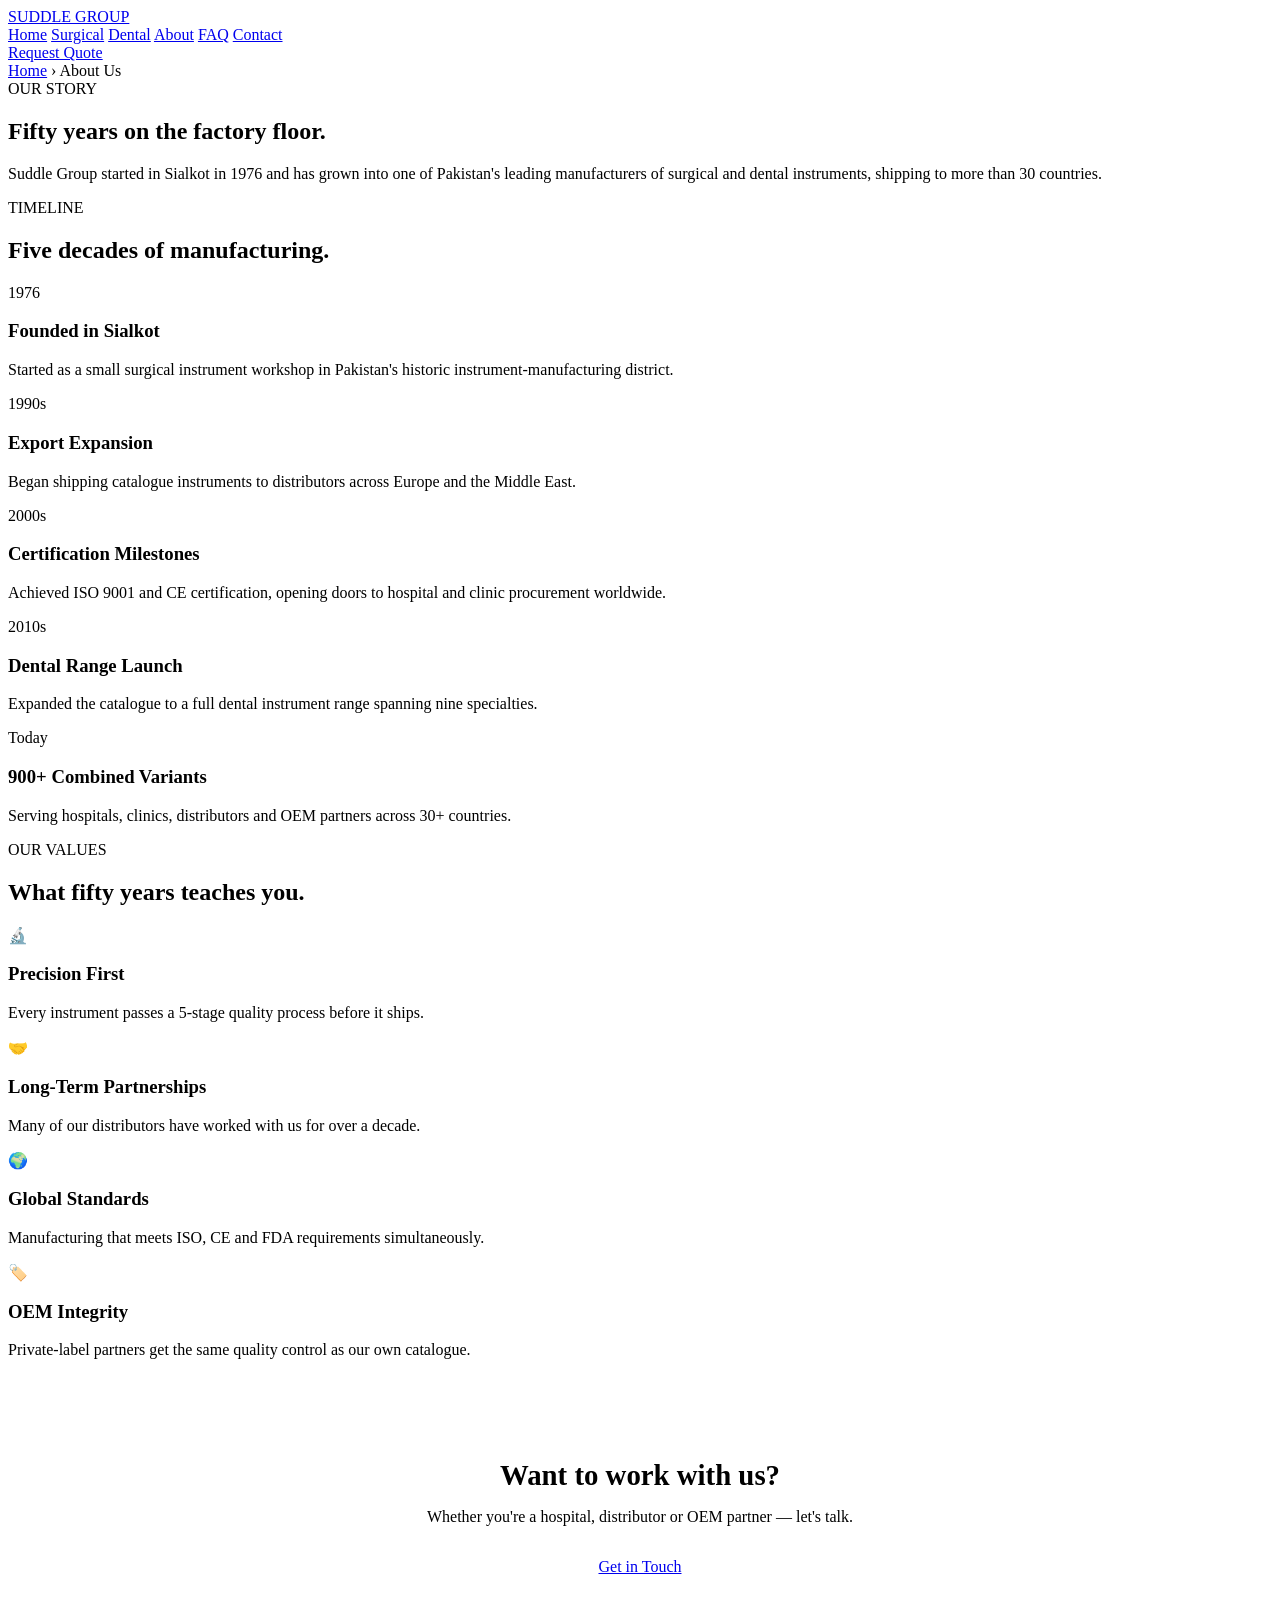
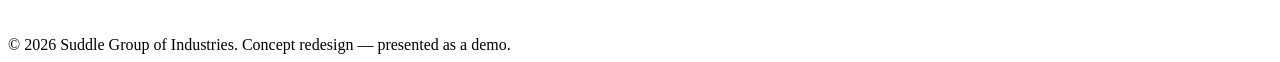
==== about-us.html @ 5a258ffd "Add files via upload" ====
<!DOCTYPE html>
<html lang="en">
<head>
<meta charset="UTF-8">
<meta name="viewport" content="width=device-width, initial-scale=1.0">
<title>About Us — Suddle Group</title>
<link rel="stylesheet" href="assets/style.css">
</head>
<body>
<div class="progress-bar" id="progress"></div>
<div class="grid-bg"></div>
<div class="orb orb-1"></div>
<div class="orb orb-2"></div>
<div class="cursor-glow" id="glow"></div>

<nav>
  <a href="index.html" class="logo"><span class="mark"></span>SUDDLE GROUP</a>
  <div class="navlinks">
    <a href="index.html">Home</a>
    <a href="surgical-instruments.html">Surgical</a>
    <a href="dental.html">Dental</a>
    <a href="about-us.html" class="active">About</a>
    <a href="faqs.html">FAQ</a>
    <a href="contact.html">Contact</a>
  </div>
  <a href="contact.html" class="navcta">Request Quote</a>
</nav>

<main>
<section class="page-hero">
  <div class="crumb"><a href="index.html">Home</a> › About Us</div>
  <div class="eyebrow"><span class="line"></span>OUR STORY</div>
  <h1>Fifty years on the factory floor.</h1>
  <p>Suddle Group started in Sialkot in 1976 and has grown into one of Pakistan's leading manufacturers of surgical and dental instruments, shipping to more than 30 countries.</p>
</section>

<section>
  <div class="sec-head reveal">
    <div class="eyebrow"><span class="line"></span>TIMELINE</div>
    <h2>Five decades of manufacturing.</h2>
  </div>
  <div class="process-rail">
    <div class="proc-step reveal-l"><div class="proc-num">1976</div><div class="proc-body"><h3>Founded in Sialkot</h3><p>Started as a small surgical instrument workshop in Pakistan's historic instrument-manufacturing district.</p></div></div>
    <div class="proc-step reveal-l"><div class="proc-num">1990s</div><div class="proc-body"><h3>Export Expansion</h3><p>Began shipping catalogue instruments to distributors across Europe and the Middle East.</p></div></div>
    <div class="proc-step reveal-l"><div class="proc-num">2000s</div><div class="proc-body"><h3>Certification Milestones</h3><p>Achieved ISO 9001 and CE certification, opening doors to hospital and clinic procurement worldwide.</p></div></div>
    <div class="proc-step reveal-l"><div class="proc-num">2010s</div><div class="proc-body"><h3>Dental Range Launch</h3><p>Expanded the catalogue to a full dental instrument range spanning nine specialties.</p></div></div>
    <div class="proc-step reveal-l"><div class="proc-num">Today</div><div class="proc-body"><h3>900+ Combined Variants</h3><p>Serving hospitals, clinics, distributors and OEM partners across 30+ countries.</p></div></div>
  </div>
</section>

<section>
  <div class="sec-head reveal">
    <div class="eyebrow"><span class="line"></span>OUR VALUES</div>
    <h2>What fifty years teaches you.</h2>
  </div>
  <div class="mat-grid stagger">
    <div class="mat-card glass reveal"><span class="ic">🔬</span><h3>Precision First</h3><p>Every instrument passes a 5-stage quality process before it ships.</p></div>
    <div class="mat-card glass reveal"><span class="ic">🤝</span><h3>Long-Term Partnerships</h3><p>Many of our distributors have worked with us for over a decade.</p></div>
    <div class="mat-card glass reveal"><span class="ic">🌍</span><h3>Global Standards</h3><p>Manufacturing that meets ISO, CE and FDA requirements simultaneously.</p></div>
    <div class="mat-card glass reveal"><span class="ic">🏷️</span><h3>OEM Integrity</h3><p>Private-label partners get the same quality control as our own catalogue.</p></div>
  </div>
</section>

<section style="text-align:center;">
  <div class="glass-strong reveal" style="padding:60px 40px; border-radius:20px;">
    <h2 style="font-size:1.8rem; margin-bottom:16px;">Want to work with us?</h2>
    <p style="color:var(--chrome-dim); margin-bottom:32px;">Whether you're a hospital, distributor or OEM partner — let's talk.</p>
    <a href="contact.html" class="btn-primary">Get in Touch</a>
  </div>
</section>
</main>

<footer>© 2026 Suddle Group of Industries. Concept redesign — presented as a demo.</footer>
<script src="assets/app.js"></script>
</body>
</html>
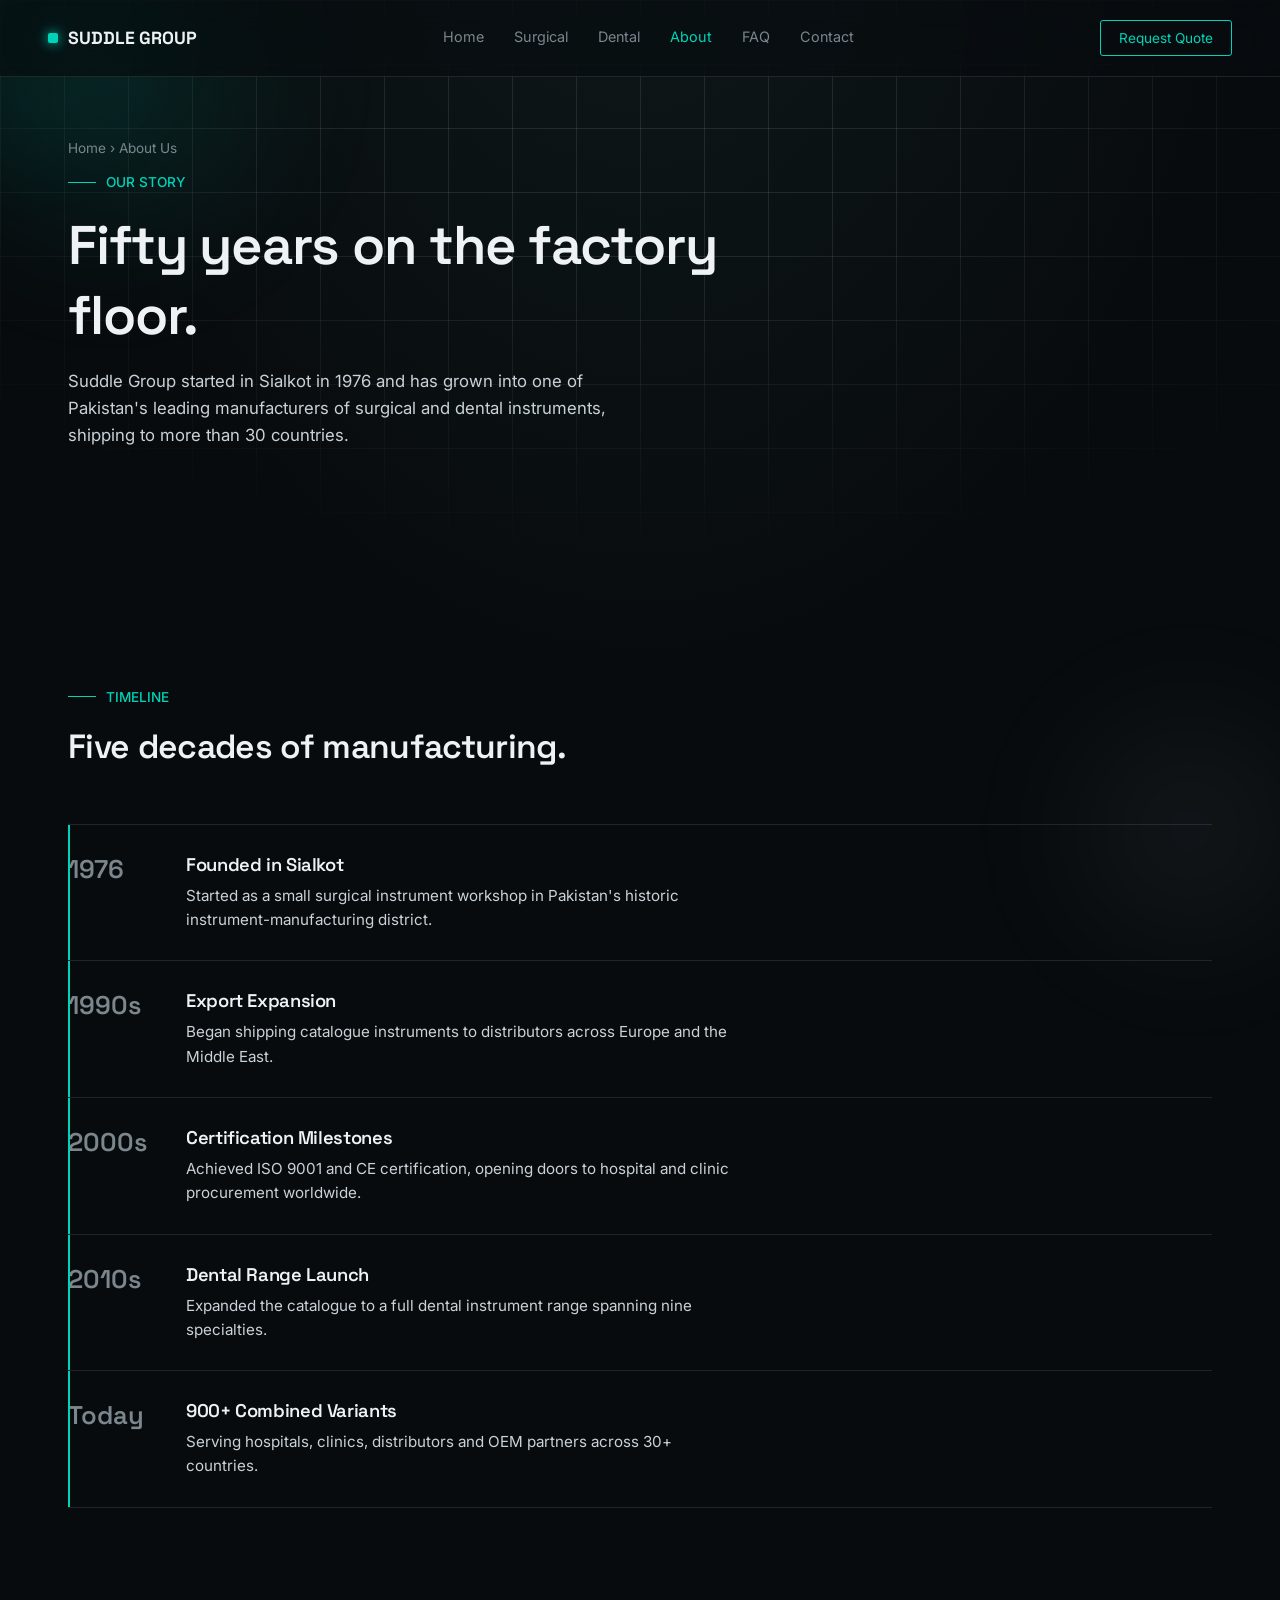
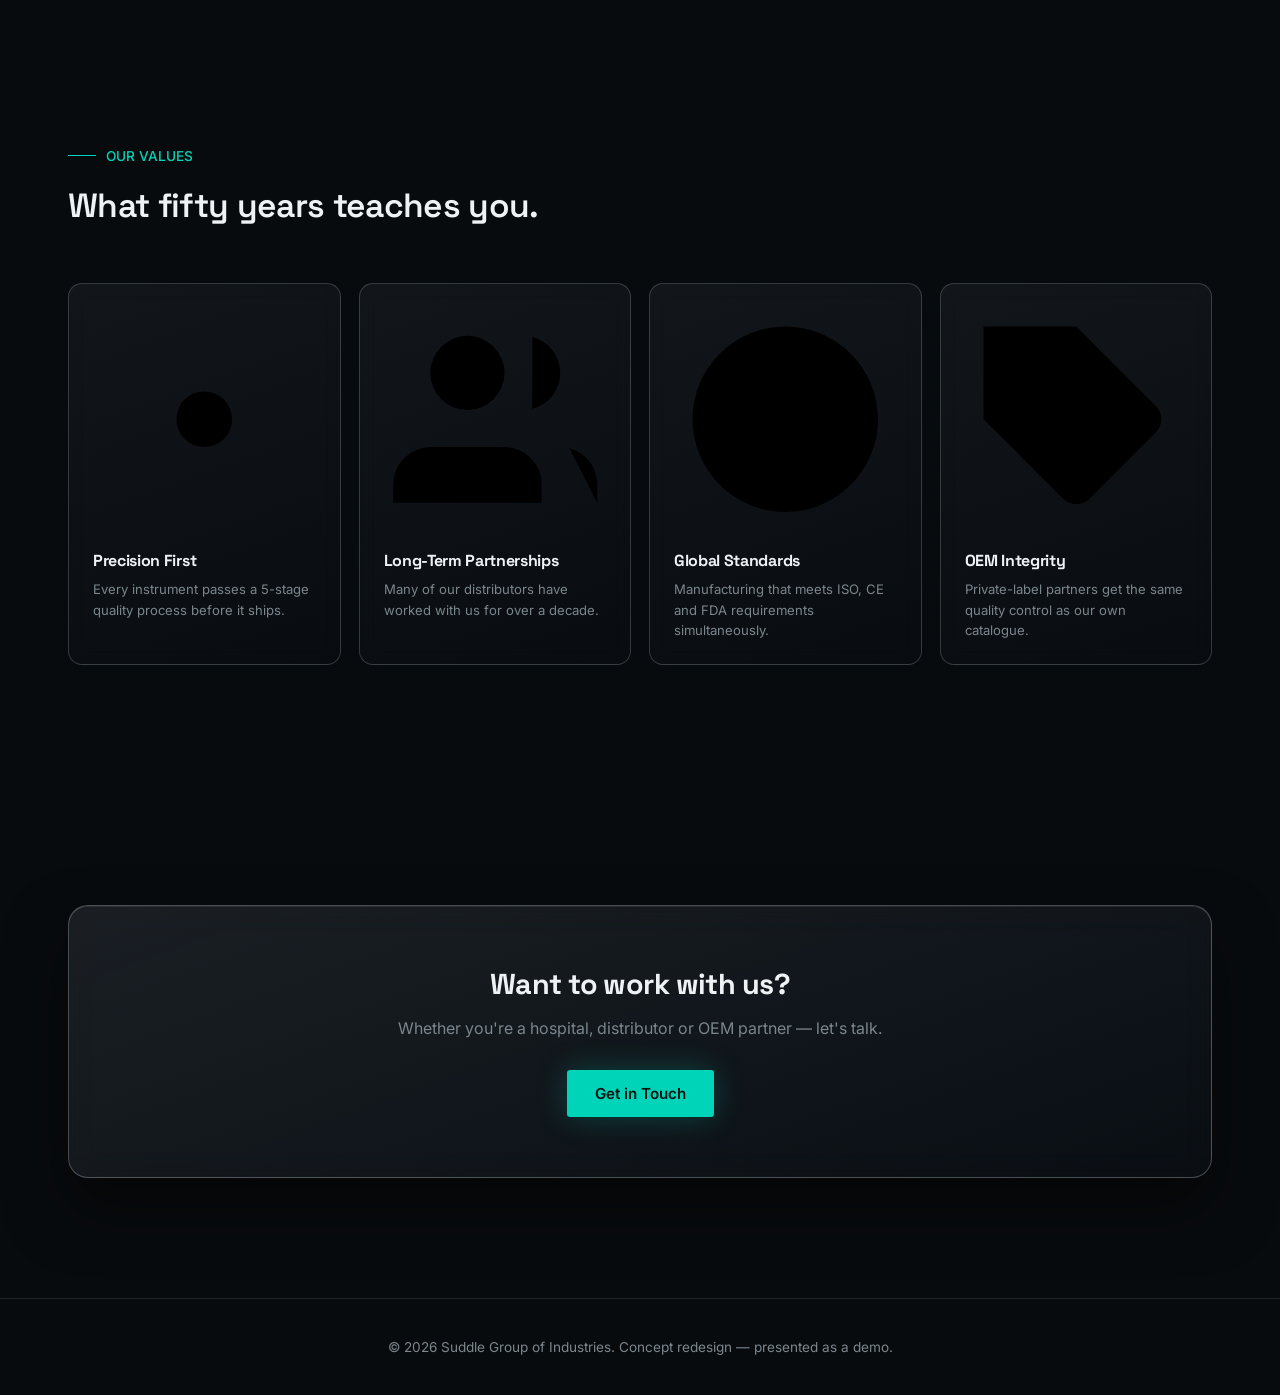
==== commit ff83e4d5: "Add files via upload" ====
--- a/about-us.html
+++ b/about-us.html
@@ -54,10 +54,10 @@
     <h2>What fifty years teaches you.</h2>
   </div>
   <div class="mat-grid stagger">
-    <div class="mat-card glass reveal"><span class="ic">🔬</span><h3>Precision First</h3><p>Every instrument passes a 5-stage quality process before it ships.</p></div>
-    <div class="mat-card glass reveal"><span class="ic">🤝</span><h3>Long-Term Partnerships</h3><p>Many of our distributors have worked with us for over a decade.</p></div>
-    <div class="mat-card glass reveal"><span class="ic">🌍</span><h3>Global Standards</h3><p>Manufacturing that meets ISO, CE and FDA requirements simultaneously.</p></div>
-    <div class="mat-card glass reveal"><span class="ic">🏷️</span><h3>OEM Integrity</h3><p>Private-label partners get the same quality control as our own catalogue.</p></div>
+    <div class="mat-card glass reveal"><span class="ic"><svg viewBox="0 0 24 24"><path d="M6 18L18 6M6 6l12 12"/><circle cx="12" cy="12" r="3"/><path d="M12 2v4M12 18v4M4.93 4.93l2.83 2.83M16.24 16.24l2.83 2.83M2 12h4M18 12h4M4.93 19.07l2.83-2.83M16.24 7.76l2.83-2.83"/></svg></span><h3>Precision First</h3><p>Every instrument passes a 5-stage quality process before it ships.</p></div>
+    <div class="mat-card glass reveal"><span class="ic"><svg viewBox="0 0 24 24"><path d="M17 21v-2a4 4 0 0 0-4-4H5a4 4 0 0 0-4 4v2"/><circle cx="9" cy="7" r="4"/><path d="M23 21v-2a4 4 0 0 0-3-3.87M16 3.13a4 4 0 0 1 0 7.75"/></svg></span><h3>Long-Term Partnerships</h3><p>Many of our distributors have worked with us for over a decade.</p></div>
+    <div class="mat-card glass reveal"><span class="ic"><svg viewBox="0 0 24 24"><circle cx="12" cy="12" r="10"/><path d="M2 12h20M12 2a15.3 15.3 0 0 1 4 10a15.3 15.3 0 0 1-4 10a15.3 15.3 0 0 1-4-10a15.3 15.3 0 0 1 4-10z"/></svg></span><h3>Global Standards</h3><p>Manufacturing that meets ISO, CE and FDA requirements simultaneously.</p></div>
+    <div class="mat-card glass reveal"><span class="ic"><svg viewBox="0 0 24 24"><path d="M20.59 13.41l-7.17 7.17a2 2 0 0 1-2.83 0L2 12V2h10l8.59 8.59a2 2 0 0 1 0 2.82z"/><line x1="7" y1="7" x2="7.01" y2="7"/></svg></span><h3>OEM Integrity</h3><p>Private-label partners get the same quality control as our own catalogue.</p></div>
   </div>
 </section>
 
--- a/assets/style.css
+++ b/assets/style.css
@@ -0,0 +1,206 @@
+@import url('https://fonts.googleapis.com/css2?family=Space+Grotesk:wght@400;500;600;700&family=Inter:wght@400;500;600&display=swap');
+
+:root{
+  --bg: #080b0e;
+  --bg-2: #0d1218;
+  --chrome: #c9d2d8;
+  --chrome-dim: #7b868d;
+  --teal: #00d4b8;
+  --teal-soft: rgba(0,212,184,0.14);
+  --steel-line: rgba(201,210,216,0.12);
+  --white: #eef2f4;
+  --glass: rgba(201,210,216,0.06);
+  --glass-edge: rgba(201,210,216,0.22);
+}
+*{margin:0;padding:0;box-sizing:border-box;}
+html{scroll-behavior:smooth;}
+body{
+  background: radial-gradient(ellipse 90% 60% at 50% -10%, #0f1b1c 0%, var(--bg) 55%);
+  color: var(--white);
+  font-family:'Inter',sans-serif;
+  overflow-x:hidden;
+  min-height:100vh;
+}
+h1,h2,h3,.display{font-family:'Space Grotesk',sans-serif; letter-spacing:-0.02em;}
+a{color:inherit;}
+img{max-width:100%; display:block;}
+
+/* ---------- background layers ---------- */
+.grid-bg{
+  position:fixed; inset:0; z-index:0; pointer-events:none;
+  background-image: linear-gradient(var(--steel-line) 1px, transparent 1px), linear-gradient(90deg, var(--steel-line) 1px, transparent 1px);
+  background-size: 64px 64px;
+  mask-image: radial-gradient(ellipse 80% 55% at 50% 15%, black 25%, transparent 88%);
+}
+.orb{ position:fixed; border-radius:50%; filter: blur(60px); z-index:0; pointer-events:none; opacity:.5;}
+.orb-1{ width:420px; height:420px; background: radial-gradient(circle, rgba(0,212,184,0.28), transparent 70%); top:-120px; left:-100px; animation: float-a 16s ease-in-out infinite;}
+.orb-2{ width:340px; height:340px; background: radial-gradient(circle, rgba(201,210,216,0.16), transparent 70%); bottom:-100px; right:-80px; animation: float-b 20s ease-in-out infinite;}
+@keyframes float-a{0%,100%{transform:translate(0,0);}50%{transform:translate(60px,40px);}}
+@keyframes float-b{0%,100%{transform:translate(0,0);}50%{transform:translate(-50px,-30px);}}
+
+.cursor-glow{
+  position:fixed; width:460px; height:460px; border-radius:50%; pointer-events:none; z-index:2;
+  background: radial-gradient(circle, rgba(0,212,184,0.07), transparent 70%);
+  transform: translate(-50%,-50%); transition: opacity .3s;
+}
+.progress-bar{ position:fixed; top:0; left:0; height:3px; background:var(--teal); z-index:100; width:0%; box-shadow:0 0 12px var(--teal);}
+
+/* ---------- nav ---------- */
+nav{
+  position:fixed; top:0; left:0; right:0; z-index:50;
+  display:flex; align-items:center; justify-content:space-between; padding:20px 48px;
+  background:rgba(8,11,14,0.65); backdrop-filter: blur(16px) saturate(140%);
+  border-bottom:1px solid var(--steel-line);
+}
+.logo{font-family:'Space Grotesk'; font-weight:700; font-size:1.1rem; display:flex; align-items:center; gap:10px; text-decoration:none;}
+.logo .mark{width:10px;height:10px;background:var(--teal);border-radius:2px;box-shadow:0 0 12px var(--teal);}
+.navlinks{display:flex; gap:30px; font-size:0.9rem; color:var(--chrome-dim);}
+.navlinks a{text-decoration:none; position:relative; padding-bottom:4px; transition:color .2s;}
+.navlinks a::after{content:'';position:absolute;left:0;bottom:0;height:1px;width:0;background:var(--teal);transition:width .25s;}
+.navlinks a:hover{color:var(--white);}
+.navlinks a:hover::after{width:100%;}
+.navlinks a.active{color:var(--teal);}
+.navcta{padding:9px 18px;border:1px solid var(--teal);color:var(--teal);border-radius:3px;font-size:0.85rem;text-decoration:none;transition:.2s;}
+.navcta:hover{background:var(--teal);color:#04140f;}
+.navlinks, .navcta{ }
+@media(max-width:900px){ .navlinks{display:none;} }
+
+/* ---------- layout ---------- */
+main{ position:relative; z-index:1; }
+section{ padding:120px 48px; max-width:1240px; margin:0 auto; position:relative; }
+.eyebrow{color:var(--teal); font-size:0.85rem; font-weight:500; margin-bottom:20px; display:flex; align-items:center; gap:10px;}
+.eyebrow .line{width:28px; height:1px; background:var(--teal);}
+.sec-head{margin-bottom:56px; max-width:640px;}
+.sec-head h2{font-size:2.1rem; font-weight:600; margin-bottom:14px;}
+.sec-head p{color:var(--chrome); line-height:1.6;}
+
+/* ---------- glass primitives ---------- */
+.glass{
+  background: linear-gradient(160deg, var(--glass), rgba(201,210,216,0.01));
+  border:1px solid var(--glass-edge);
+  backdrop-filter: blur(10px) saturate(140%);
+  border-radius:14px;
+}
+.glass-strong{
+  background: linear-gradient(160deg, rgba(201,210,216,0.1), rgba(201,210,216,0.02));
+  border:1px solid rgba(201,210,216,0.3);
+  backdrop-filter: blur(16px) saturate(160%);
+  box-shadow: 0 30px 60px rgba(0,0,0,0.5), inset 0 1px 0 rgba(255,255,255,0.08);
+}
+
+/* ---------- buttons ---------- */
+.btn-primary{background:var(--teal); color:#04140f; padding:14px 28px; border-radius:3px; text-decoration:none; font-weight:600; font-size:0.95rem; box-shadow:0 0 30px rgba(0,212,184,0.25); transition:transform .2s; display:inline-block;}
+.btn-primary:hover{transform:translateY(-2px);}
+.btn-ghost{color:var(--white); text-decoration:none; font-size:0.95rem; border-bottom:1px solid var(--steel-line); padding-bottom:3px;}
+
+/* ---------- reveal animation ---------- */
+.reveal{opacity:0; transform:translateY(28px); transition:opacity .7s ease, transform .7s ease;}
+.reveal.in{opacity:1; transform:translateY(0);}
+.reveal-l{opacity:0; transform:translateX(-32px); transition:opacity .7s ease, transform .7s ease;}
+.reveal-l.in{opacity:1; transform:translateX(0);}
+.reveal-r{opacity:0; transform:translateX(32px); transition:opacity .7s ease, transform .7s ease;}
+.reveal-r.in{opacity:1; transform:translateX(0);}
+.stagger .reveal:nth-child(1){transition-delay:0s;}
+.stagger .reveal:nth-child(2){transition-delay:.08s;}
+.stagger .reveal:nth-child(3){transition-delay:.16s;}
+.stagger .reveal:nth-child(4){transition-delay:.24s;}
+.stagger .reveal:nth-child(5){transition-delay:.32s;}
+.stagger .reveal:nth-child(6){transition-delay:.4s;}
+.stagger .reveal:nth-child(7){transition-delay:.48s;}
+.stagger .reveal:nth-child(8){transition-delay:.56s;}
+.stagger .reveal:nth-child(9){transition-delay:.64s;}
+
+/* ---------- marquee ---------- */
+.marquee-wrap{overflow:hidden; border-top:1px solid var(--steel-line); border-bottom:1px solid var(--steel-line); padding:20px 0; white-space:nowrap; position:relative; z-index:1;}
+.marquee-track{display:inline-flex; gap:52px; animation:marquee 26s linear infinite;}
+.marquee-track span{font-family:'Space Grotesk'; font-size:0.92rem; color:var(--chrome-dim); display:flex; align-items:center; gap:10px;}
+.marquee-track span .dot{width:5px;height:5px;border-radius:50%;background:var(--teal);}
+@keyframes marquee{from{transform:translateX(0);}to{transform:translateX(-50%);}}
+
+/* ---------- stats ---------- */
+.stats-strip{display:grid; grid-template-columns:repeat(4,1fr);}
+.stat{text-align:center; border-right:1px solid var(--steel-line); padding:0 12px;}
+.stat:last-child{border-right:none;}
+.stat .num{font-family:'Space Grotesk'; font-size:2.4rem; font-weight:700; color:var(--teal);}
+.stat .lbl{color:var(--chrome-dim); font-size:0.85rem; margin-top:6px;}
+@media(max-width:900px){ .stats-strip{grid-template-columns:repeat(2,1fr); row-gap:24px;} }
+
+/* ---------- flip cards ---------- */
+.cat-grid{display:grid; grid-template-columns:repeat(3,1fr); gap:20px;}
+.flip-card{perspective:1200px; height:230px;}
+.flip-inner{position:relative; width:100%; height:100%; transform-style:preserve-3d; transition:transform .6s cubic-bezier(.2,.8,.2,1);}
+.flip-card:hover .flip-inner{transform:rotateY(180deg);}
+.flip-face{position:absolute; inset:0; backface-visibility:hidden; border-radius:12px; padding:24px;}
+.flip-face .num-tag{font-family:'Space Grotesk'; font-size:0.75rem; color:var(--chrome-dim); margin-bottom:16px; display:block;}
+.flip-face h3{font-size:1.1rem; font-weight:600; margin-bottom:8px;}
+.flip-face .sub{color:var(--chrome-dim); font-size:0.85rem;}
+.flip-back{transform:rotateY(180deg); border-color:rgba(0,212,184,0.35); background:linear-gradient(160deg, rgba(0,212,184,0.1), rgba(0,212,184,0.02)); border:1px solid rgba(0,212,184,0.35); backdrop-filter:blur(14px);}
+.flip-back ul{list-style:none; font-size:0.83rem; color:var(--chrome); line-height:1.9;}
+.flip-back ul li::before{content:'— '; color:var(--teal);}
+@media(max-width:900px){ .cat-grid{grid-template-columns:1fr;} }
+
+/* ---------- process rail ---------- */
+.process-rail{display:flex; flex-direction:column;}
+.proc-step{display:grid; grid-template-columns:90px 1fr; gap:28px; padding:28px 0; border-top:1px solid var(--steel-line); position:relative;}
+.proc-step:last-child{border-bottom:1px solid var(--steel-line);}
+.proc-step::before{content:''; position:absolute; left:0; top:0; height:0; width:2px; background:var(--teal); transition:height .8s ease;}
+.proc-step.in::before{height:100%;}
+.proc-num{font-family:'Space Grotesk'; font-size:1.6rem; color:var(--chrome-dim); font-weight:600;}
+.proc-body h3{font-size:1.15rem; margin-bottom:8px; font-weight:600;}
+.proc-body p{color:var(--chrome); font-size:0.95rem; line-height:1.6; max-width:560px;}
+
+/* ---------- material / feature cards ---------- */
+.mat-grid{display:grid; grid-template-columns:repeat(4,1fr); gap:18px;}
+.mat-card{padding:24px; text-align:left; transition:transform .3s, border-color .3s;}
+.mat-card:hover{transform:translateY(-6px); border-color:rgba(0,212,184,0.4);}
+.mat-card .ic{font-size:1.6rem; margin-bottom:14px; display:block;}
+.mat-card h3{font-size:1rem; margin-bottom:8px;}
+.mat-card p{color:var(--chrome-dim); font-size:0.82rem; line-height:1.55;}
+@media(max-width:900px){ .mat-grid{grid-template-columns:repeat(2,1fr);} }
+
+/* ---------- cert pills ---------- */
+.cert-row{display:flex; flex-wrap:wrap; gap:14px;}
+.cert-pill{border:1px solid var(--steel-line); border-radius:999px; padding:10px 20px; font-size:0.85rem; color:var(--chrome); display:flex; align-items:center; gap:8px;}
+.cert-pill .dot{width:6px;height:6px;border-radius:50%;background:var(--teal);}
+
+/* ---------- FAQ ---------- */
+.faq-list{border-top:1px solid var(--steel-line);}
+.faq-item{border-bottom:1px solid var(--steel-line);}
+.faq-q{display:flex; justify-content:space-between; align-items:center; padding:22px 0; cursor:pointer; font-size:1.02rem; font-weight:500;}
+.faq-q .icon{width:20px; height:20px; position:relative; flex-shrink:0;}
+.faq-q .icon::before, .faq-q .icon::after{content:''; position:absolute; background:var(--teal); top:50%; left:50%; transform:translate(-50%,-50%);}
+.faq-q .icon::before{width:14px; height:2px;}
+.faq-q .icon::after{width:2px; height:14px; transition:transform .3s;}
+.faq-item.open .faq-q .icon::after{transform:translate(-50%,-50%) rotate(90deg); opacity:0;}
+.faq-a{max-height:0; overflow:hidden; transition:max-height .35s ease;}
+.faq-a p{color:var(--chrome); font-size:0.92rem; line-height:1.6; padding-bottom:22px; max-width:640px;}
+
+/* ---------- contact ---------- */
+.contact-wrap{display:grid; grid-template-columns:1fr 1fr; gap:60px; align-items:start;}
+.contact-card{padding:36px;}
+.contact-row{display:flex; justify-content:space-between; padding:16px 0; border-bottom:1px solid var(--steel-line); font-size:0.95rem;}
+.contact-row:last-child{border-bottom:none;}
+.contact-row .k{color:var(--chrome-dim);}
+.contact-row .v{color:var(--white); font-weight:500;}
+.field{ margin-bottom:18px; }
+.field label{ display:block; font-size:0.82rem; color:var(--chrome-dim); margin-bottom:8px;}
+.field input, .field textarea, .field select{
+  width:100%; background: rgba(201,210,216,0.05); border:1px solid var(--steel-line); border-radius:6px;
+  padding:12px 14px; color:var(--white); font-family:'Inter'; font-size:0.92rem; outline:none; transition: border-color .2s, background .2s;
+}
+.field input:focus, .field textarea:focus, .field select:focus{ border-color: var(--teal); background: rgba(0,212,184,0.05);}
+.field textarea{ resize:vertical; min-height:100px;}
+.submit-btn{ background:var(--teal); color:#04140f; padding:13px 26px; border:none; border-radius:6px; font-weight:600; font-size:0.92rem; cursor:pointer; transition:transform .2s;}
+.submit-btn:hover{ transform:translateY(-2px);}
+@media(max-width:900px){ .contact-wrap{grid-template-columns:1fr;} }
+
+/* ---------- footer ---------- */
+footer{ text-align:center; padding:40px; color:var(--chrome-dim); font-size:0.85rem; border-top:1px solid var(--steel-line); position:relative; z-index:1;}
+
+/* ---------- hero shared ---------- */
+.page-hero{ min-height:52vh; display:flex; flex-direction:column; align-items:flex-start; justify-content:center; padding-top:140px;}
+.page-hero h1{ font-size:clamp(2.2rem,4.5vw,3.4rem); font-weight:600; margin-bottom:18px; max-width:720px;}
+.page-hero p{ color:var(--chrome); font-size:1.05rem; max-width:560px; line-height:1.6;}
+.crumb{ color:var(--chrome-dim); font-size:0.85rem; margin-bottom:18px;}
+.crumb a{ text-decoration:none; color:var(--chrome-dim);}
+.crumb a:hover{ color:var(--teal); }
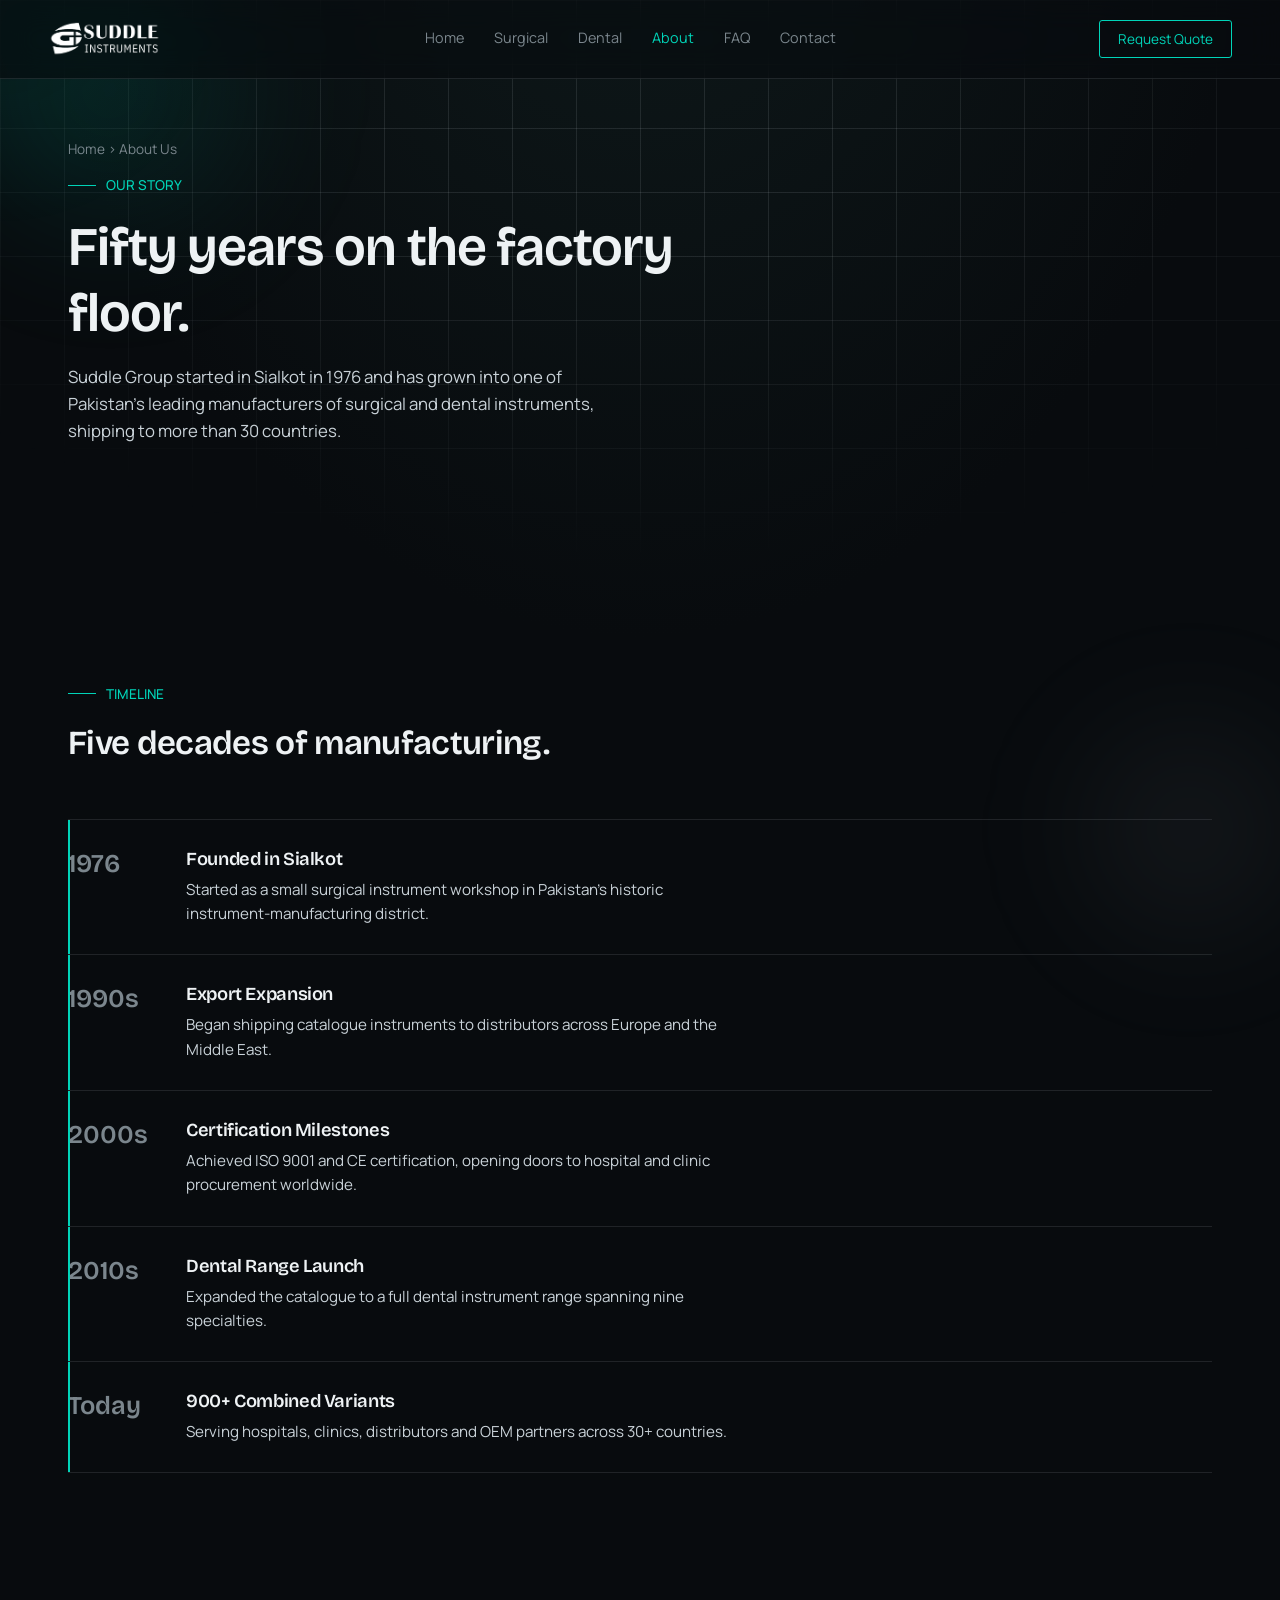
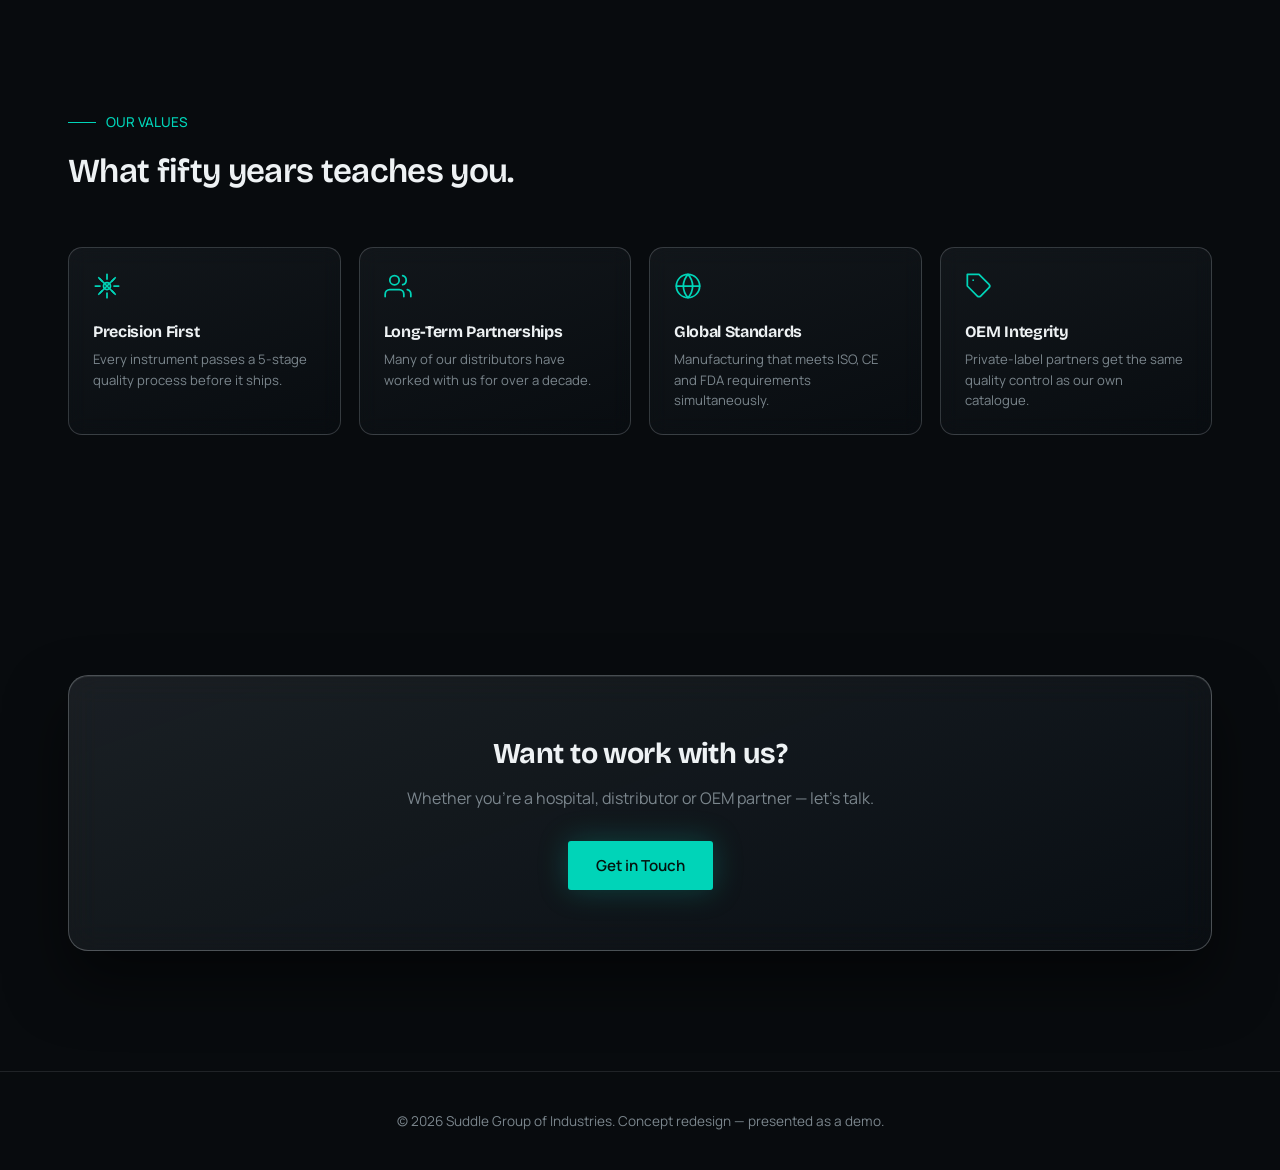
==== commit dc9387d6: "Update about-us.html" ====
--- a/about-us.html
+++ b/about-us.html
@@ -14,7 +14,7 @@
 <div class="cursor-glow" id="glow"></div>
 
 <nav>
-  <a href="index.html" class="logo"><span class="mark"></span>SUDDLE GROUP</a>
+  <a href="index.html" class="logo"><img src="assets/logo.png" alt="Suddle Group" style="height:36px;"></a>
   <div class="navlinks">
     <a href="index.html">Home</a>
     <a href="surgical-instruments.html">Surgical</a>
--- a/assets/style.css
+++ b/assets/style.css
@@ -1,4 +1,4 @@
-@import url('https://fonts.googleapis.com/css2?family=Space+Grotesk:wght@400;500;600;700&family=Inter:wght@400;500;600&display=swap');
+@import url('https://fonts.googleapis.com/css2?family=Bricolage+Grotesque:opsz,wght@12..96,400;12..96,500;12..96,600;12..96,700&family=Manrope:wght@400;500;600;700&display=swap');
 
 :root{
   --bg: #080b0e;
@@ -17,11 +17,11 @@
 body{
   background: radial-gradient(ellipse 90% 60% at 50% -10%, #0f1b1c 0%, var(--bg) 55%);
   color: var(--white);
-  font-family:'Inter',sans-serif;
+  font-family:'Manrope',sans-serif;
   overflow-x:hidden;
   min-height:100vh;
 }
-h1,h2,h3,.display{font-family:'Space Grotesk',sans-serif; letter-spacing:-0.02em;}
+h1,h2,h3,.display{font-family:'Bricolage Grotesque',sans-serif; letter-spacing:-0.02em;}
 a{color:inherit;}
 img{max-width:100%; display:block;}
 
@@ -52,7 +52,7 @@
   background:rgba(8,11,14,0.65); backdrop-filter: blur(16px) saturate(140%);
   border-bottom:1px solid var(--steel-line);
 }
-.logo{font-family:'Space Grotesk'; font-weight:700; font-size:1.1rem; display:flex; align-items:center; gap:10px; text-decoration:none;}
+.logo{font-family:'Bricolage Grotesque'; font-weight:700; font-size:1.1rem; display:flex; align-items:center; gap:10px; text-decoration:none;}
 .logo .mark{width:10px;height:10px;background:var(--teal);border-radius:2px;box-shadow:0 0 12px var(--teal);}
 .navlinks{display:flex; gap:30px; font-size:0.9rem; color:var(--chrome-dim);}
 .navlinks a{text-decoration:none; position:relative; padding-bottom:4px; transition:color .2s;}
@@ -113,7 +113,7 @@
 /* ---------- marquee ---------- */
 .marquee-wrap{overflow:hidden; border-top:1px solid var(--steel-line); border-bottom:1px solid var(--steel-line); padding:20px 0; white-space:nowrap; position:relative; z-index:1;}
 .marquee-track{display:inline-flex; gap:52px; animation:marquee 26s linear infinite;}
-.marquee-track span{font-family:'Space Grotesk'; font-size:0.92rem; color:var(--chrome-dim); display:flex; align-items:center; gap:10px;}
+.marquee-track span{font-family:'Bricolage Grotesque'; font-size:0.92rem; color:var(--chrome-dim); display:flex; align-items:center; gap:10px;}
 .marquee-track span .dot{width:5px;height:5px;border-radius:50%;background:var(--teal);}
 @keyframes marquee{from{transform:translateX(0);}to{transform:translateX(-50%);}}
 
@@ -121,7 +121,7 @@
 .stats-strip{display:grid; grid-template-columns:repeat(4,1fr);}
 .stat{text-align:center; border-right:1px solid var(--steel-line); padding:0 12px;}
 .stat:last-child{border-right:none;}
-.stat .num{font-family:'Space Grotesk'; font-size:2.4rem; font-weight:700; color:var(--teal);}
+.stat .num{font-family:'Bricolage Grotesque'; font-size:2.4rem; font-weight:700; color:var(--teal);}
 .stat .lbl{color:var(--chrome-dim); font-size:0.85rem; margin-top:6px;}
 @media(max-width:900px){ .stats-strip{grid-template-columns:repeat(2,1fr); row-gap:24px;} }
 
@@ -131,7 +131,7 @@
 .flip-inner{position:relative; width:100%; height:100%; transform-style:preserve-3d; transition:transform .6s cubic-bezier(.2,.8,.2,1);}
 .flip-card:hover .flip-inner{transform:rotateY(180deg);}
 .flip-face{position:absolute; inset:0; backface-visibility:hidden; border-radius:12px; padding:24px;}
-.flip-face .num-tag{font-family:'Space Grotesk'; font-size:0.75rem; color:var(--chrome-dim); margin-bottom:16px; display:block;}
+.flip-face .num-tag{font-family:'Bricolage Grotesque'; font-size:0.75rem; color:var(--chrome-dim); margin-bottom:16px; display:block;}
 .flip-face h3{font-size:1.1rem; font-weight:600; margin-bottom:8px;}
 .flip-face .sub{color:var(--chrome-dim); font-size:0.85rem;}
 .flip-back{transform:rotateY(180deg); border-color:rgba(0,212,184,0.35); background:linear-gradient(160deg, rgba(0,212,184,0.1), rgba(0,212,184,0.02)); border:1px solid rgba(0,212,184,0.35); backdrop-filter:blur(14px);}
@@ -145,7 +145,7 @@
 .proc-step:last-child{border-bottom:1px solid var(--steel-line);}
 .proc-step::before{content:''; position:absolute; left:0; top:0; height:0; width:2px; background:var(--teal); transition:height .8s ease;}
 .proc-step.in::before{height:100%;}
-.proc-num{font-family:'Space Grotesk'; font-size:1.6rem; color:var(--chrome-dim); font-weight:600;}
+.proc-num{font-family:'Bricolage Grotesque'; font-size:1.6rem; color:var(--chrome-dim); font-weight:600;}
 .proc-body h3{font-size:1.15rem; margin-bottom:8px; font-weight:600;}
 .proc-body p{color:var(--chrome); font-size:0.95rem; line-height:1.6; max-width:560px;}
 
@@ -154,6 +154,8 @@
 .mat-card{padding:24px; text-align:left; transition:transform .3s, border-color .3s;}
 .mat-card:hover{transform:translateY(-6px); border-color:rgba(0,212,184,0.4);}
 .mat-card .ic{font-size:1.6rem; margin-bottom:14px; display:block;}
+.mat-card .ic svg{width:28px;height:28px;stroke:var(--teal);stroke-width:1.5;fill:none;stroke-linecap:round;stroke-linejoin:round;}
+.contact-icon svg{width:24px;height:24px;stroke:var(--teal);stroke-width:1.5;fill:none;stroke-linecap:round;stroke-linejoin:round;flex-shrink:0;}
 .mat-card h3{font-size:1rem; margin-bottom:8px;}
 .mat-card p{color:var(--chrome-dim); font-size:0.82rem; line-height:1.55;}
 @media(max-width:900px){ .mat-grid{grid-template-columns:repeat(2,1fr);} }
